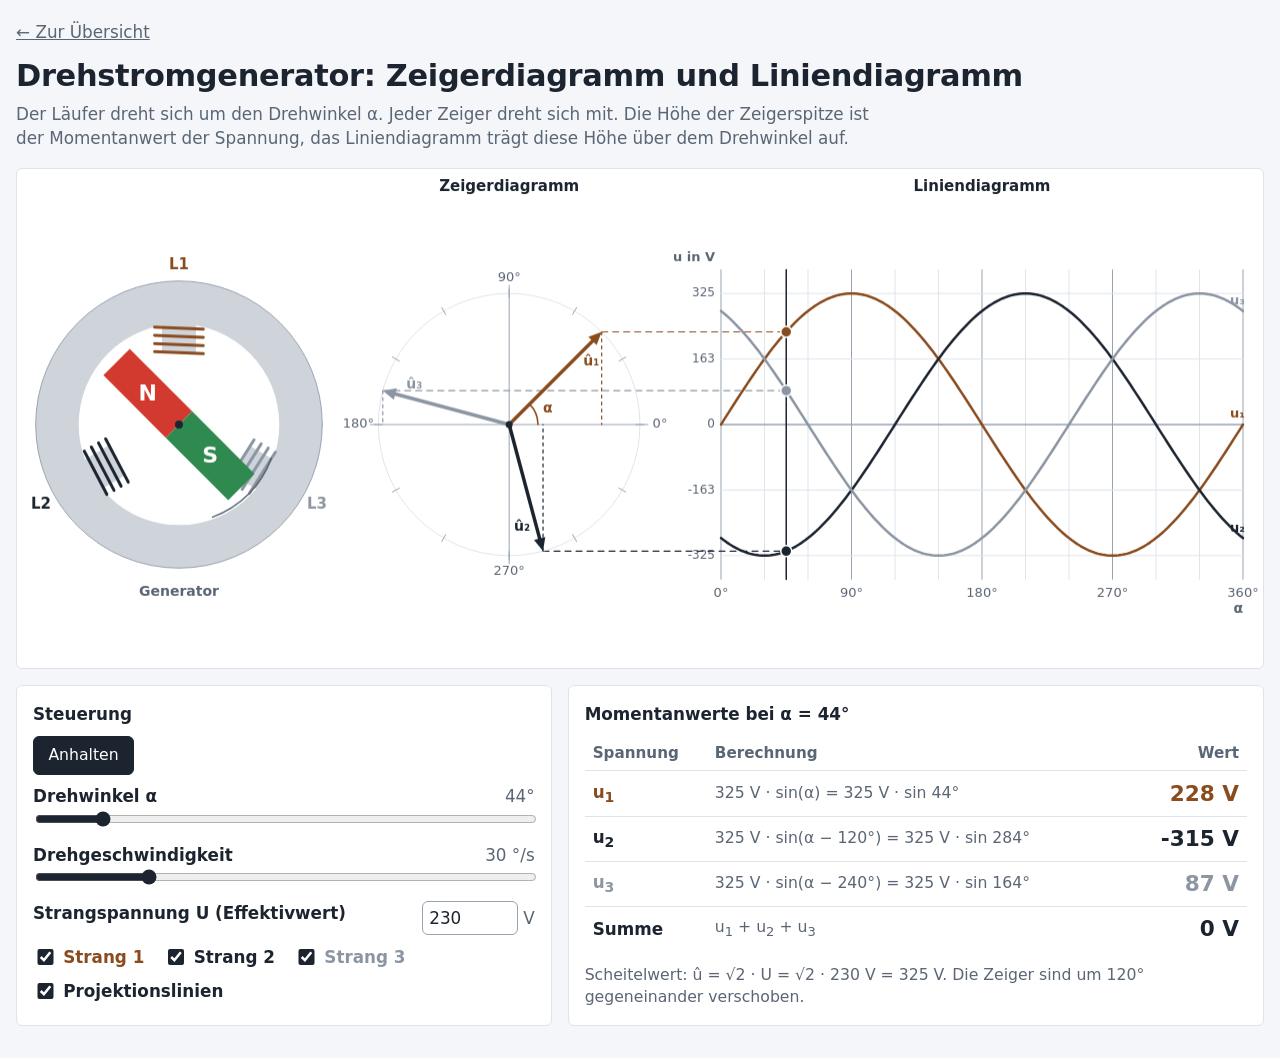
==== zeigerdiagramm/index.html @ 54a9be4c "Landingpage, Animationen Induktionsgesetz und Zeigerdiagramm Co-Authored-By: Claude Opus 5.5 <norepl" ====
<!DOCTYPE html>
<html lang="de">
<head>
<meta charset="utf-8">
<meta name="viewport" content="width=device-width, initial-scale=1, viewport-fit=cover">
<title>Drehstromgenerator – Zeiger- und Liniendiagramm</title>
<style>
:root {
  --bg: #f4f6f9; --surface: #ffffff; --ink: #1c2430; --muted: #5b6675;
  --grid: #dfe4eb; --axis: #98a3b1;
  --l1: #8a4b1f; --l2: #1c2430; --l3: #8c96a3;
  --north: #d23a2f; --south: #2f8a4f; --copper: #b8732e; --core: #cfd4db; --focus: #1f6fb2;
  box-sizing: border-box;
  padding-top: env(safe-area-inset-top, 0px);
  padding-bottom: env(safe-area-inset-bottom, 0px);
}
@media (prefers-color-scheme: dark) {
  :root:not([data-theme="light"]) {
    --bg: #12161c; --surface: #1a2029; --ink: #e6ebf1; --muted: #9aa6b4;
    --grid: #29323e; --axis: #56657a;
    --l1: #d0884f; --l2: #e6ebf1; --l3: #7f8b99;
    --north: #e5584d; --south: #45a96a; --copper: #d08a45; --core: #3a4350; --focus: #5aa6e8;
  }
}
:root[data-theme="dark"] {
  --bg: #12161c; --surface: #1a2029; --ink: #e6ebf1; --muted: #9aa6b4;
  --grid: #29323e; --axis: #56657a;
  --l1: #d0884f; --l2: #e6ebf1; --l3: #7f8b99;
  --north: #e5584d; --south: #45a96a; --copper: #d08a45; --core: #3a4350; --focus: #5aa6e8;
}
*, *::before, *::after { box-sizing: inherit; }
html { scroll-padding-top: env(safe-area-inset-top, 0px); }
body {
  margin: 0; background: var(--bg); color: var(--ink);
  font-family: system-ui, -apple-system, "Segoe UI", Roboto, "Helvetica Neue", Arial, sans-serif;
  font-size: 1.05rem; line-height: 1.45;
}
.wrap { max-width: 1280px; margin: 0 auto; padding: 1.25rem 1rem 2rem; }
h1 { font-size: 1.9rem; font-weight: 700; margin: 0 0 .25rem; letter-spacing: -.01em; }
.lead { margin: 0 0 1.1rem; color: var(--muted); max-width: 80ch; }
.panel { background: var(--surface); border: 1px solid var(--grid); border-radius: 6px; overflow: hidden; }
canvas { display: block; width: 100%; aspect-ratio: 2.5 / 1; touch-action: none; }
canvas:focus-visible, button:focus-visible, input:focus-visible { outline: 3px solid var(--focus); outline-offset: 2px; }

.below { display: grid; grid-template-columns: 1fr 1.3fr; gap: 1rem; margin-top: 1rem; }
.box { background: var(--surface); border: 1px solid var(--grid); border-radius: 6px; padding: 1rem; }
.box h2 { font-size: 1.05rem; margin: 0 0 .6rem; }
.btn { font: inherit; font-size: .98rem; border: 1px solid var(--axis); border-radius: 6px; padding: .45rem .9rem; background: transparent; color: var(--ink); cursor: pointer; }
.btn.primary { background: var(--ink); color: var(--surface); border-color: var(--ink); }
.field { margin: .6rem 0; }
.field label { display: flex; justify-content: space-between; gap: 1rem; font-weight: 600; }
.field label span { font-weight: 400; color: var(--muted); font-variant-numeric: tabular-nums; }
input[type="range"] { width: 100%; accent-color: var(--ink); }
input[type="number"] { font: inherit; width: 6rem; padding: .25rem .4rem; border: 1px solid var(--axis); border-radius: 6px; background: var(--surface); color: var(--ink); }
.row { display: flex; flex-wrap: wrap; gap: .4rem 1.2rem; align-items: center; margin-top: .6rem; }
.check { display: inline-flex; gap: .4rem; align-items: center; font-weight: 600; cursor: pointer; }
.check input { accent-color: var(--ink); width: 1.05rem; height: 1.05rem; }
.l1 { color: var(--l1); } .l2 { color: var(--l2); } .l3 { color: var(--l3); }

table { border-collapse: collapse; width: 100%; font-variant-numeric: tabular-nums; }
th, td { text-align: left; padding: .4rem .5rem; border-bottom: 1px solid var(--grid); }
th { font-weight: 600; color: var(--muted); font-size: .95rem; }
td.num { text-align: right; font-size: 1.35rem; font-weight: 700; width: 9rem; }
td.calc { color: var(--muted); font-size: .98rem; }
tr.sum td { border-bottom: 0; }
.note { margin: .8rem 0 0; color: var(--muted); font-size: .98rem; }

@media (max-width: 760px) {
  canvas { aspect-ratio: 1 / 1.1; }
  .below { grid-template-columns: 1fr; }
  h1 { font-size: 1.6rem; }
  td.num { width: 7rem; font-size: 1.2rem; }
}
</style>
</head>
<body>
<div class="wrap">
  <p style="margin:0 0 .6rem"><a href="../" style="color:var(--muted)">← Zur Übersicht</a></p>
  <h1>Drehstromgenerator: Zeigerdiagramm und Liniendiagramm</h1>
  <p class="lead">Der Läufer dreht sich um den Drehwinkel α. Jeder Zeiger dreht sich mit. Die Höhe der Zeigerspitze ist der Momentanwert der Spannung, das Liniendiagramm trägt diese Höhe über dem Drehwinkel auf.</p>

  <div class="panel"><canvas id="cv" tabindex="0" aria-label="Generator, Zeigerdiagramm und Liniendiagramm. Im Zeigerdiagramm ziehen oder mit Pfeiltasten den Drehwinkel verstellen."></canvas></div>

  <div class="below">
    <div class="box">
      <h2>Steuerung</h2>
      <button id="run" class="btn primary">Anhalten</button>
      <div class="field">
        <label for="alpha">Drehwinkel α <span id="alphaOut"></span></label>
        <input id="alpha" type="range" min="0" max="359" step="1" value="0">
      </div>
      <div class="field">
        <label for="speed">Drehgeschwindigkeit <span id="speedOut"></span></label>
        <input id="speed" type="range" min="5" max="120" step="5" value="30">
      </div>
      <div class="field">
        <label for="ueff">Strangspannung U (Effektivwert) <span><input id="ueff" type="number" min="1" max="1000" step="1" value="230"> V</span></label>
      </div>
      <div class="row">
        <label class="check l1"><input type="checkbox" id="s1" checked> Strang 1</label>
        <label class="check l2"><input type="checkbox" id="s2" checked> Strang 2</label>
        <label class="check l3"><input type="checkbox" id="s3" checked> Strang 3</label>
      </div>
      <div class="row">
        <label class="check"><input type="checkbox" id="proj" checked> Projektionslinien</label>
      </div>
    </div>

    <div class="box">
      <h2>Momentanwerte bei α = <span id="aHead">0°</span></h2>
      <table>
        <thead><tr><th>Spannung</th><th>Berechnung</th><th style="text-align:right">Wert</th></tr></thead>
        <tbody>
          <tr><td class="l1"><b>u<sub>1</sub></b></td><td class="calc" id="c1"></td><td class="num l1" id="v1"></td></tr>
          <tr><td class="l2"><b>u<sub>2</sub></b></td><td class="calc" id="c2"></td><td class="num l2" id="v2"></td></tr>
          <tr><td class="l3"><b>u<sub>3</sub></b></td><td class="calc" id="c3"></td><td class="num l3" id="v3"></td></tr>
          <tr class="sum"><td><b>Summe</b></td><td class="calc">u<sub>1</sub> + u<sub>2</sub> + u<sub>3</sub></td><td class="num" id="vs"></td></tr>
        </tbody>
      </table>
      <p class="note" id="uhat"></p>
    </div>
  </div>
</div>

<script>
(function () {
  const reduced = window.matchMedia && window.matchMedia("(prefers-reduced-motion: reduce)").matches;
  const cv = document.getElementById("cv");
  const ctx = cv.getContext("2d");
  const $ = id => document.getElementById(id);
  const FONT = 'system-ui, -apple-system, \"Segoe UI\", Roboto, \"Helvetica Neue\", Arial, sans-serif';
  const RAD = Math.PI / 180;
  const SHIFT = [0, 120, 240];

  const s = { alpha: 0, running: !reduced, speed: 30, U: 230, show: [true, true, true], proj: true, dragging: false };
  let G = {};

  const css = n => getComputedStyle(document.documentElement).getPropertyValue(n).trim();
  const fmt = (v, d) => {
    if (Math.abs(v) < 0.5 * Math.pow(10, -d)) v = 0;
    return v.toLocaleString("de-DE", { minimumFractionDigits: d, maximumFractionDigits: d });
  };
  const uhat = () => s.U * Math.SQRT2;
  const uk = (k, a) => uhat() * Math.sin((a - SHIFT[k]) * RAD);
  const norm = a => ((a % 360) + 360) % 360;
  const colors = () => [css("--l1"), css("--l2"), css("--l3")];

  function fit() {
    const r = cv.getBoundingClientRect(), dpr = window.devicePixelRatio || 1;
    cv.width = Math.max(1, Math.round(r.width * dpr));
    cv.height = Math.max(1, Math.round(r.height * dpr));
    ctx.setTransform(dpr, 0, 0, dpr, 0, 0);
  }
  if ("ResizeObserver" in window) new ResizeObserver(fit).observe(cv);
  window.addEventListener("resize", fit);
  fit();

  function layout(w, h) {
    if (w >= 700) {
      const cy = h / 2 + 6;
      const R = Math.min(w * 0.105, h * 0.36);
      return { wide: true, w, h,
        gen: { cx: w * 0.13, cy, r: Math.min(w * 0.115, h * 0.4) },
        z: { cx: w * 0.395, cy, R },
        plot: { left: w * 0.565, right: w - 20, cy, R } };
    }
    const topH = h * 0.5;
    const R = Math.min(w * 0.19, topH * 0.36);
    return { wide: false, w, h,
      gen: { cx: w * 0.26, cy: topH / 2 + 6, r: Math.min(w * 0.21, topH * 0.4) },
      z: { cx: w * 0.74, cy: topH / 2 + 6, R },
      plot: { left: 52, right: w - 14, cy: topH + (h - topH) / 2 - 4, R: (h - topH) * 0.36 } };
  }

  // ---------- Bedienung ----------
  function setAlpha(a) { s.alpha = norm(a); }
  $("run").addEventListener("click", () => { s.running = !s.running; syncRun(); });
  function syncRun() { $("run").textContent = s.running ? "Anhalten" : "Starten"; }
  $("alpha").addEventListener("input", e => { s.running = false; syncRun(); setAlpha(+e.target.value); });
  $("speed").addEventListener("input", e => { s.speed = +e.target.value; labels(); });
  $("ueff").addEventListener("input", e => { const v = parseFloat(e.target.value); if (v > 0) s.U = v; labels(); });
  [1, 2, 3].forEach(k => $("s" + k).addEventListener("change", e => { s.show[k - 1] = e.target.checked; }));
  $("proj").addEventListener("change", e => { s.proj = e.target.checked; });
  function labels() {
    $("speedOut").textContent = s.speed + " °/s";
    $("uhat").innerHTML = "Scheitelwert: û = √2 · U = √2 · " + fmt(s.U, 0) + " V = " + fmt(uhat(), 0) + " V. "
      + "Die Zeiger sind um 120° gegeneinander verschoben.";
  }

  function angleAt(e) {
    const r = cv.getBoundingClientRect();
    const x = e.clientX - r.left - G.z.cx, y = e.clientY - r.top - G.z.cy;
    return { a: Math.atan2(-y, x) / RAD, d: Math.hypot(x, y) };
  }
  cv.addEventListener("pointerdown", e => {
    const p = angleAt(e);
    if (p.d > G.z.R * 1.35) return;
    s.dragging = true; s.running = false; syncRun();
    setAlpha(p.a); cv.setPointerCapture(e.pointerId);
  });
  cv.addEventListener("pointermove", e => { if (s.dragging) setAlpha(angleAt(e).a); });
  const end = () => { s.dragging = false; };
  cv.addEventListener("pointerup", end); cv.addEventListener("pointercancel", end);
  cv.addEventListener("keydown", e => {
    const st = e.shiftKey ? 1 : 15;
    if (e.key === "ArrowRight" || e.key === "ArrowUp") { setAlpha(s.alpha + st); s.running = false; syncRun(); e.preventDefault(); }
    if (e.key === "ArrowLeft" || e.key === "ArrowDown") { setAlpha(s.alpha - st); s.running = false; syncRun(); e.preventDefault(); }
    if (e.key === " ") { s.running = !s.running; syncRun(); e.preventDefault(); }
  });

  // ---------- Zeichenhilfen ----------
  function arrow(x0, y0, x1, y1, color, width) {
    const ang = Math.atan2(y1 - y0, x1 - x0), len = Math.hypot(x1 - x0, y1 - y0);
    const hs = Math.min(13, len * 0.25);
    ctx.strokeStyle = color; ctx.fillStyle = color; ctx.lineWidth = width; ctx.lineCap = "round";
    ctx.beginPath(); ctx.moveTo(x0, y0);
    ctx.lineTo(x1 - Math.cos(ang) * hs * 0.7, y1 - Math.sin(ang) * hs * 0.7); ctx.stroke();
    ctx.save(); ctx.translate(x1, y1); ctx.rotate(ang);
    ctx.beginPath(); ctx.moveTo(0, 0); ctx.lineTo(-hs, -hs * 0.45); ctx.lineTo(-hs, hs * 0.45); ctx.closePath(); ctx.fill();
    ctx.restore();
  }
  function text(t, x, y, color, size, weight, align, base) {
    ctx.fillStyle = color; ctx.font = (weight || "400") + " " + (size || 13) + "px " + FONT;
    ctx.textAlign = align || "center"; ctx.textBaseline = base || "middle"; ctx.fillText(t, x, y);
  }

  // ---------- Generator ----------
  function drawGenerator(C) {
    const { cx, cy, r } = G.gen;
    const ri = r * 0.7;
    // Ständer
    ctx.fillStyle = css("--core");
    ctx.beginPath(); ctx.arc(cx, cy, r, 0, 2 * Math.PI); ctx.arc(cx, cy, ri, 0, 2 * Math.PI, true); ctx.fill();
    ctx.strokeStyle = css("--axis"); ctx.lineWidth = 1;
    ctx.beginPath(); ctx.arc(cx, cy, r, 0, 2 * Math.PI); ctx.stroke();
    // Spulen bei 90°, 210°, 330°
    [90, 210, 330].forEach((deg, k) => {
      const a = deg * RAD;
      ctx.save();
      ctx.translate(cx + Math.cos(a) * ri, cy - Math.sin(a) * ri);
      ctx.rotate(-a + Math.PI / 2);          // lokale y-Achse zeigt zur Mitte
      const pw = r * 0.34, ph = r * 0.2;
      ctx.fillStyle = css("--core");
      ctx.fillRect(-pw * 0.35, -2, pw * 0.7, ph + 2);
      ctx.strokeStyle = s.show[k] ? C[k] : css("--copper");
      ctx.lineWidth = 3;
      for (let i = 0; i < 4; i++) {
        const y = 3 + i * (ph - 4) / 3;
        ctx.beginPath(); ctx.moveTo(-pw / 2, y); ctx.lineTo(pw / 2, y + 2); ctx.stroke();
      }
      ctx.restore();
      const lx = cx + Math.cos(a) * (r + 16), ly = cy - Math.sin(a) * (r + 16);
      text("L" + (k + 1), lx, ly, C[k], 15, "700");
    });
    // Läufer: N-Pol zeigt bei α = 0 auf Spule 1 (oben)
    const phi = (90 + s.alpha) * RAD;
    const L = ri * 0.88, T = r * 0.26;
    ctx.save();
    ctx.translate(cx, cy); ctx.rotate(-phi);
    ctx.fillStyle = css("--north"); ctx.fillRect(0, -T / 2, L, T);
    ctx.fillStyle = css("--south"); ctx.fillRect(-L, -T / 2, L, T);
    ctx.fillStyle = "#ffffff"; ctx.font = "700 " + Math.round(T * 0.6) + "px " + FONT;
    ctx.textAlign = "center"; ctx.textBaseline = "middle";
    ctx.save(); ctx.translate(L / 2, 0); ctx.rotate(phi); ctx.fillText("N", 0, 1); ctx.restore();
    ctx.save(); ctx.translate(-L / 2, 0); ctx.rotate(phi); ctx.fillText("S", 0, 1); ctx.restore();
    ctx.restore();
    ctx.fillStyle = css("--ink"); ctx.beginPath(); ctx.arc(cx, cy, 4, 0, 2 * Math.PI); ctx.fill();
    // Drehrichtung
    ctx.strokeStyle = css("--muted"); ctx.lineWidth = 1.5;
    ctx.beginPath(); ctx.arc(cx, cy, ri * 0.98, 20 * RAD, 70 * RAD, false); ctx.stroke();
    text("Generator", cx, cy + r + 24, css("--muted"), 14, "600");
  }

  // ---------- Zeigerdiagramm ----------
  function drawPhasors(C) {
    const { cx, cy, R } = G.z;
    const muted = css("--muted"), grid = css("--grid"), axis = css("--axis");
    ctx.strokeStyle = grid; ctx.lineWidth = 1;
    ctx.beginPath(); ctx.arc(cx, cy, R, 0, 2 * Math.PI); ctx.stroke();
    ctx.strokeStyle = axis;
    ctx.beginPath(); ctx.moveTo(cx - R - 8, cy); ctx.lineTo(cx + R + 8, cy); ctx.moveTo(cx, cy - R - 8); ctx.lineTo(cx, cy + R + 8); ctx.stroke();
    for (let d = 0; d < 360; d += 30) {
      const a = d * RAD;
      ctx.strokeStyle = axis;
      ctx.beginPath(); ctx.moveTo(cx + Math.cos(a) * (R - 4), cy - Math.sin(a) * (R - 4)); ctx.lineTo(cx + Math.cos(a) * (R + 4), cy - Math.sin(a) * (R + 4)); ctx.stroke();
      if (d % 90 === 0) text(d + "°", cx + Math.cos(a) * (R + 20), cy - Math.sin(a) * (R + 16), muted, 13, "400");
    }
    text("Zeigerdiagramm", cx, G.wide ? 18 : 14, css("--ink"), 15, "600");
    // Winkel α
    if (s.alpha > 1) {
      ctx.strokeStyle = C[0]; ctx.lineWidth = 1.5;
      ctx.beginPath(); ctx.arc(cx, cy, R * 0.22, 0, -s.alpha * RAD, true); ctx.stroke();
      const m = s.alpha / 2 * RAD;
      text("α", cx + Math.cos(m) * R * 0.32, cy - Math.sin(m) * R * 0.32, C[0], 14, "700");
    }
    for (let k = 2; k >= 0; k--) {
      if (!s.show[k]) continue;
      const a = (s.alpha - SHIFT[k]) * RAD;
      const x = cx + Math.cos(a) * R, y = cy - Math.sin(a) * R;
      arrow(cx, cy, x, y, C[k], 3.5);
      text("û" + ["₁", "₂", "₃"][k], cx + Math.cos(a) * (R * 0.78) + 14 * Math.sin(a), cy - Math.sin(a) * (R * 0.78) + 14 * Math.cos(a), C[k], 14, "700");
      // senkrechte Projektion: Höhe = Momentanwert
      ctx.strokeStyle = C[k]; ctx.lineWidth = 1.2; ctx.setLineDash([3, 4]);
      ctx.beginPath(); ctx.moveTo(x, y); ctx.lineTo(x, cy); ctx.stroke(); ctx.setLineDash([]);
    }
    ctx.fillStyle = css("--ink"); ctx.beginPath(); ctx.arc(cx, cy, 3.5, 0, 2 * Math.PI); ctx.fill();
  }

  // ---------- Liniendiagramm ----------
  function drawPlot(C) {
    const { left, right, cy, R } = G.plot;
    const pw = right - left, top = cy - R * 1.18, bot = cy + R * 1.18;
    const muted = css("--muted"), grid = css("--grid"), axis = css("--axis");
    const xAt = a => left + a / 360 * pw;
    const yAt = u => cy - u / uhat() * R;
    ctx.lineWidth = 1;
    for (let d = 0; d <= 360; d += 30) {
      ctx.strokeStyle = d % 90 === 0 ? axis : grid;
      ctx.beginPath(); ctx.moveTo(xAt(d), top); ctx.lineTo(xAt(d), bot); ctx.stroke();
      if (d % 90 === 0) text(d + "°", xAt(d), bot + 14, muted, 13);
    }
    [-1, -0.5, 0, 0.5, 1].forEach(f => {
      const y = cy - f * R;
      ctx.strokeStyle = f === 0 ? axis : grid; ctx.lineWidth = f === 0 ? 1.5 : 1;
      ctx.beginPath(); ctx.moveTo(left, y); ctx.lineTo(right, y); ctx.stroke();
      text(fmt(f * uhat(), 0), left - 6, y, muted, 12, "400", "right");
    });
    text("u in V", left - 6, top - 12, muted, 13, "600", "right");
    text("α", right, bot + 30, muted, 14, "700", "right");
    text("Liniendiagramm", left + pw / 2, G.wide ? 18 : top - 14, css("--ink"), 15, "600");

    for (let k = 0; k < 3; k++) {
      if (!s.show[k]) continue;
      ctx.strokeStyle = C[k]; ctx.lineWidth = 2.5; ctx.lineJoin = "round";
      ctx.beginPath();
      for (let a = 0; a <= 360; a += 2) { const x = xAt(a), y = yAt(uk(k, a)); a ? ctx.lineTo(x, y) : ctx.moveTo(x, y); }
      ctx.stroke();
      text("u" + ["₁", "₂", "₃"][k], right + 2, yAt(uk(k, 360)) - 10, C[k], 13, "700", "right");
    }
    // Cursor beim aktuellen Winkel
    const xa = xAt(s.alpha);
    ctx.strokeStyle = css("--ink"); ctx.lineWidth = 1.5;
    ctx.beginPath(); ctx.moveTo(xa, top); ctx.lineTo(xa, bot); ctx.stroke();
    for (let k = 0; k < 3; k++) {
      if (!s.show[k]) continue;
      const y = yAt(uk(k, s.alpha));
      if (s.proj && G.wide) {
        const a = (s.alpha - SHIFT[k]) * RAD;
        const zx = G.z.cx + Math.cos(a) * G.z.R, zy = G.z.cy - Math.sin(a) * G.z.R;
        ctx.strokeStyle = C[k]; ctx.lineWidth = 1.2; ctx.setLineDash([6, 5]);
        ctx.beginPath(); ctx.moveTo(zx, zy); ctx.lineTo(xa, y); ctx.stroke(); ctx.setLineDash([]);
      }
      ctx.fillStyle = C[k]; ctx.beginPath(); ctx.arc(xa, y, 5.5, 0, 2 * Math.PI); ctx.fill();
      ctx.strokeStyle = css("--surface"); ctx.lineWidth = 1.5; ctx.stroke();
    }
  }

  // ---------- Momentanwerte ----------
  let lastText = 0;
  function updateValues() {
    const a = Math.round(s.alpha);
    $("alphaOut").textContent = a + "°";
    $("aHead").textContent = a + "°";
    if (document.activeElement !== $("alpha")) $("alpha").value = a % 360;
    const parts = ["α", "α − 120°", "α − 240°"];
    let sum = 0;
    for (let k = 0; k < 3; k++) {
      const v = uk(k, s.alpha); sum += v;
      const arg = norm(s.alpha - SHIFT[k]);
      $("c" + (k + 1)).textContent = fmt(uhat(), 0) + " V · sin(" + parts[k] + ") = " + fmt(uhat(), 0) + " V · sin " + Math.round(arg) + "°";
      $("v" + (k + 1)).textContent = fmt(v, 0) + " V";
    }
    $("vs").textContent = fmt(sum, 0) + " V";
  }

  // ---------- Schleife ----------
  let last = null;
  function loop(ts) {
    if (last === null) last = ts;
    const dt = Math.min((ts - last) / 1000, 0.05); last = ts;
    if (s.running) setAlpha(s.alpha + s.speed * dt);
    const w = cv.clientWidth, h = cv.clientHeight;
    G = layout(w, h);
    ctx.clearRect(0, 0, w, h);
    const C = colors();
    drawPlot(C);
    drawGenerator(C);
    drawPhasors(C);
    if (ts - lastText > 80) { lastText = ts; updateValues(); }
    requestAnimationFrame(loop);
  }
  syncRun(); labels(); updateValues();
  requestAnimationFrame(loop);
})();
</script>
</body>
</html>
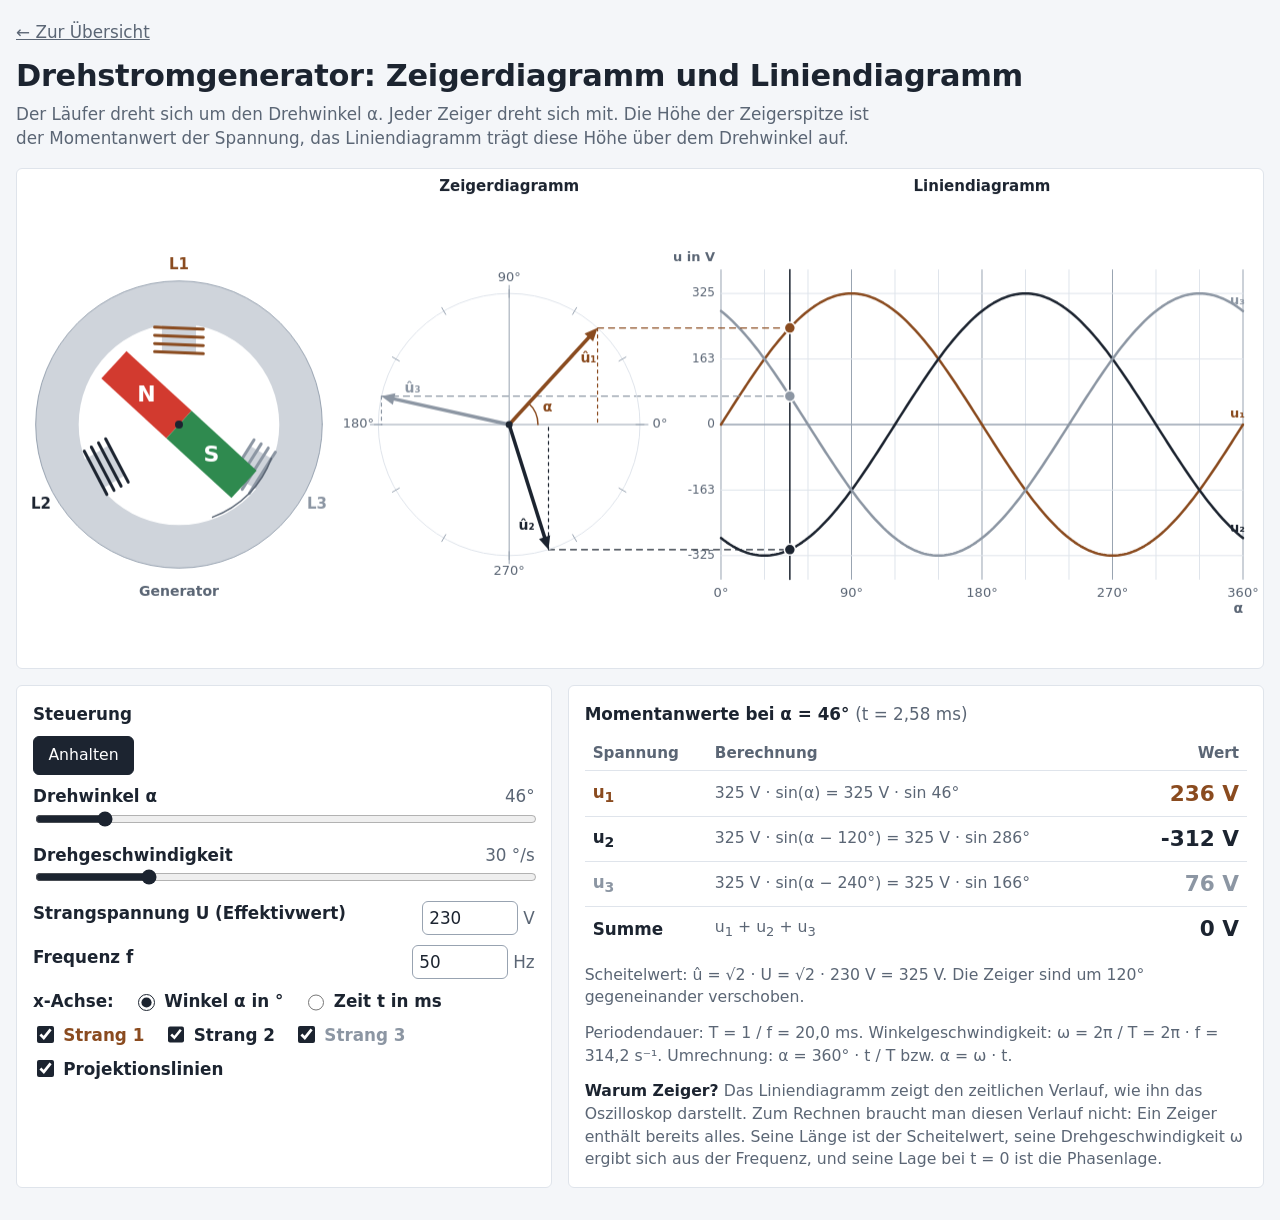
==== commit 2b6c724c: "Zeigerdiagramm: Zeitachse in ms, Frequenz und Winkelgeschwindigkeit Co-Authored-By: Claude Opus 5.5 " ====
--- a/zeigerdiagramm/index.html
+++ b/zeigerdiagramm/index.html
@@ -96,6 +96,14 @@
       <div class="field">
         <label for="ueff">Strangspannung U (Effektivwert) <span><input id="ueff" type="number" min="1" max="1000" step="1" value="230"> V</span></label>
       </div>
+      <div class="field">
+        <label for="freq">Frequenz f <span><input id="freq" type="number" min="1" max="1000" step="1" value="50"> Hz</span></label>
+      </div>
+      <div class="row">
+        <span style="font-weight:600">x-Achse:</span>
+        <label class="check"><input type="radio" name="xax" value="deg" checked> Winkel α in °</label>
+        <label class="check"><input type="radio" name="xax" value="ms"> Zeit t in ms</label>
+      </div>
       <div class="row">
         <label class="check l1"><input type="checkbox" id="s1" checked> Strang 1</label>
         <label class="check l2"><input type="checkbox" id="s2" checked> Strang 2</label>
@@ -107,7 +115,7 @@
     </div>
 
     <div class="box">
-      <h2>Momentanwerte bei α = <span id="aHead">0°</span></h2>
+      <h2>Momentanwerte bei α = <span id="aHead">0°</span> <span style="font-weight:400;color:var(--muted)">(t = <span id="tHead">0</span> ms)</span></h2>
       <table>
         <thead><tr><th>Spannung</th><th>Berechnung</th><th style="text-align:right">Wert</th></tr></thead>
         <tbody>
@@ -118,6 +126,8 @@
         </tbody>
       </table>
       <p class="note" id="uhat"></p>
+      <p class="note" id="omega"></p>
+      <p class="note"><b style="color:var(--ink)">Warum Zeiger?</b> Das Liniendiagramm zeigt den zeitlichen Verlauf, wie ihn das Oszilloskop darstellt. Zum Rechnen braucht man diesen Verlauf nicht: Ein Zeiger enthält bereits alles. Seine Länge ist der Scheitelwert, seine Drehgeschwindigkeit ω ergibt sich aus der Frequenz, und seine Lage bei t = 0 ist die Phasenlage.</p>
     </div>
   </div>
 </div>
@@ -128,11 +138,11 @@
   const cv = document.getElementById("cv");
   const ctx = cv.getContext("2d");
   const $ = id => document.getElementById(id);
-  const FONT = 'system-ui, -apple-system, \"Segoe UI\", Roboto, \"Helvetica Neue\", Arial, sans-serif';
+  const FONT = "system-ui, -apple-system, Segoe UI, Roboto, Helvetica Neue, Arial, sans-serif";
   const RAD = Math.PI / 180;
   const SHIFT = [0, 120, 240];
 
-  const s = { alpha: 0, running: !reduced, speed: 30, U: 230, show: [true, true, true], proj: true, dragging: false };
+  const s = { alpha: 0, running: !reduced, speed: 30, U: 230, show: [true, true, true], proj: true, dragging: false, f: 50, xax: "deg" };
   let G = {};
 
   const css = n => getComputedStyle(document.documentElement).getPropertyValue(n).trim();
@@ -181,8 +191,15 @@
   $("ueff").addEventListener("input", e => { const v = parseFloat(e.target.value); if (v > 0) s.U = v; labels(); });
   [1, 2, 3].forEach(k => $("s" + k).addEventListener("change", e => { s.show[k - 1] = e.target.checked; }));
   $("proj").addEventListener("change", e => { s.proj = e.target.checked; });
+  $("freq").addEventListener("input", e => { const v = parseFloat(e.target.value); if (v > 0) s.f = v; labels(); });
+  document.querySelectorAll('input[name="xax"]').forEach(r => r.addEventListener("change", e => { s.xax = e.target.value; }));
+  const Tms = () => 1000 / s.f;
   function labels() {
     $("speedOut").textContent = s.speed + " °/s";
+    const T = Tms();
+    $("omega").innerHTML = "Periodendauer: T = 1 / f = " + fmt(T, T < 10 ? 2 : 1) + " ms. "
+      + "Winkelgeschwindigkeit: ω = 2π / T = 2π · f = " + fmt(2 * Math.PI * s.f, 1) + " s⁻¹. "
+      + "Umrechnung: α = 360° · t / T bzw. α = ω · t.";
     $("uhat").innerHTML = "Scheitelwert: û = √2 · U = √2 · " + fmt(s.U, 0) + " V = " + fmt(uhat(), 0) + " V. "
       + "Die Zeiger sind um 120° gegeneinander verschoben.";
   }
@@ -317,7 +334,10 @@
     for (let d = 0; d <= 360; d += 30) {
       ctx.strokeStyle = d % 90 === 0 ? axis : grid;
       ctx.beginPath(); ctx.moveTo(xAt(d), top); ctx.lineTo(xAt(d), bot); ctx.stroke();
-      if (d % 90 === 0) text(d + "°", xAt(d), bot + 14, muted, 13);
+      if (d % 90 === 0) {
+        const T = Tms(), v = d / 360 * T;
+        text(s.xax === "ms" ? fmt(v, (Math.round(v * 10) / 10) % 1 ? 1 : 0) : d + "°", xAt(d), bot + 14, muted, 13);
+      }
     }
     [-1, -0.5, 0, 0.5, 1].forEach(f => {
       const y = cy - f * R;
@@ -326,7 +346,7 @@
       text(fmt(f * uhat(), 0), left - 6, y, muted, 12, "400", "right");
     });
     text("u in V", left - 6, top - 12, muted, 13, "600", "right");
-    text("α", right, bot + 30, muted, 14, "700", "right");
+    text(s.xax === "ms" ? "t in ms" : "α", right, bot + 30, muted, 14, "700", "right");
     text("Liniendiagramm", left + pw / 2, G.wide ? 18 : top - 14, css("--ink"), 15, "600");
 
     for (let k = 0; k < 3; k++) {
@@ -361,6 +381,8 @@
     const a = Math.round(s.alpha);
     $("alphaOut").textContent = a + "°";
     $("aHead").textContent = a + "°";
+    const tt = s.alpha / 360 * Tms();
+    $("tHead").textContent = fmt(tt, 2);
     if (document.activeElement !== $("alpha")) $("alpha").value = a % 360;
     const parts = ["α", "α − 120°", "α − 240°"];
     let sum = 0;
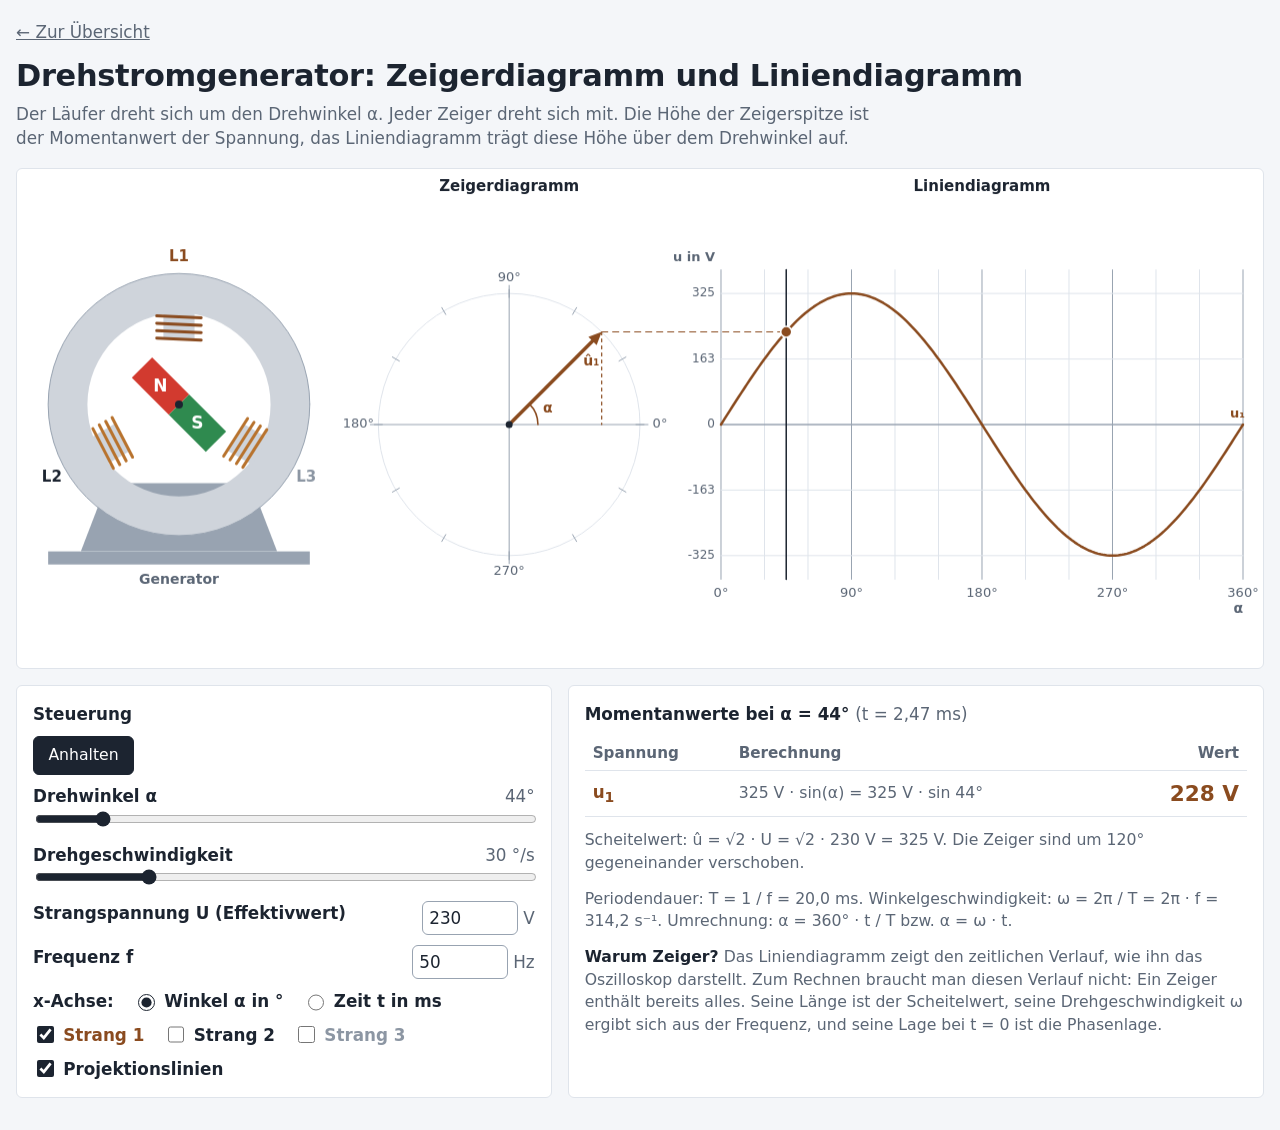
==== commit 756cbbcf: "Zeigerdiagramm: Generator mit Halter und Luftspalt, Start mit einer Phase Co-Authored-By: Claude Opu" ====
--- a/zeigerdiagramm/index.html
+++ b/zeigerdiagramm/index.html
@@ -106,8 +106,8 @@
       </div>
       <div class="row">
         <label class="check l1"><input type="checkbox" id="s1" checked> Strang 1</label>
-        <label class="check l2"><input type="checkbox" id="s2" checked> Strang 2</label>
-        <label class="check l3"><input type="checkbox" id="s3" checked> Strang 3</label>
+        <label class="check l2"><input type="checkbox" id="s2"> Strang 2</label>
+        <label class="check l3"><input type="checkbox" id="s3"> Strang 3</label>
       </div>
       <div class="row">
         <label class="check"><input type="checkbox" id="proj" checked> Projektionslinien</label>
@@ -142,7 +142,7 @@
   const RAD = Math.PI / 180;
   const SHIFT = [0, 120, 240];
 
-  const s = { alpha: 0, running: !reduced, speed: 30, U: 230, show: [true, true, true], proj: true, dragging: false, f: 50, xax: "deg" };
+  const s = { alpha: 0, running: !reduced, speed: 30, U: 230, show: [true, false, false], proj: true, dragging: false, f: 50, xax: "deg" };
   let G = {};
 
   const css = n => getComputedStyle(document.documentElement).getPropertyValue(n).trim();
@@ -170,14 +170,14 @@
       const cy = h / 2 + 6;
       const R = Math.min(w * 0.105, h * 0.36);
       return { wide: true, w, h,
-        gen: { cx: w * 0.13, cy, r: Math.min(w * 0.115, h * 0.4) },
+        gen: { cx: w * 0.13, cy: cy - h * 0.04, r: Math.min(w * 0.105, h * 0.33) },
         z: { cx: w * 0.395, cy, R },
         plot: { left: w * 0.565, right: w - 20, cy, R } };
     }
     const topH = h * 0.5;
     const R = Math.min(w * 0.19, topH * 0.36);
     return { wide: false, w, h,
-      gen: { cx: w * 0.26, cy: topH / 2 + 6, r: Math.min(w * 0.21, topH * 0.4) },
+      gen: { cx: w * 0.26, cy: topH / 2 - 4, r: Math.min(w * 0.19, topH * 0.33) },
       z: { cx: w * 0.74, cy: topH / 2 + 6, R },
       plot: { left: 52, right: w - 14, cy: topH + (h - topH) / 2 - 4, R: (h - topH) * 0.36 } };
   }
@@ -189,7 +189,12 @@
   $("alpha").addEventListener("input", e => { s.running = false; syncRun(); setAlpha(+e.target.value); });
   $("speed").addEventListener("input", e => { s.speed = +e.target.value; labels(); });
   $("ueff").addEventListener("input", e => { const v = parseFloat(e.target.value); if (v > 0) s.U = v; labels(); });
-  [1, 2, 3].forEach(k => $("s" + k).addEventListener("change", e => { s.show[k - 1] = e.target.checked; }));
+  function syncRows() {
+    [1, 2, 3].forEach(k => { $("v" + k).closest("tr").hidden = !s.show[k - 1]; });
+    $("vs").closest("tr").hidden = !(s.show[0] && s.show[1] && s.show[2]);
+  }
+  [1, 2, 3].forEach(k => $("s" + k).addEventListener("change", e => { s.show[k - 1] = e.target.checked; syncRows(); }));
+  syncRows();
   $("proj").addEventListener("change", e => { s.proj = e.target.checked; });
   $("freq").addEventListener("input", e => { const v = parseFloat(e.target.value); if (v > 0) s.f = v; labels(); });
   document.querySelectorAll('input[name="xax"]').forEach(r => r.addEventListener("change", e => { s.xax = e.target.value; }));
@@ -245,6 +250,12 @@
   function drawGenerator(C) {
     const { cx, cy, r } = G.gen;
     const ri = r * 0.7;
+    // Halter (Fuß mit Grundplatte)
+    ctx.fillStyle = css("--axis");
+    ctx.beginPath();
+    ctx.moveTo(cx - r * 0.55, cy + r * 0.6); ctx.lineTo(cx + r * 0.55, cy + r * 0.6);
+    ctx.lineTo(cx + r * 0.75, cy + r * 1.12); ctx.lineTo(cx - r * 0.75, cy + r * 1.12); ctx.closePath(); ctx.fill();
+    ctx.fillRect(cx - r * 1.0, cy + r * 1.12, r * 2.0, r * 0.1);
     // Ständer
     ctx.fillStyle = css("--core");
     ctx.beginPath(); ctx.arc(cx, cy, r, 0, 2 * Math.PI); ctx.arc(cx, cy, ri, 0, 2 * Math.PI, true); ctx.fill();
@@ -271,7 +282,7 @@
     });
     // Läufer: N-Pol zeigt bei α = 0 auf Spule 1 (oben)
     const phi = (90 + s.alpha) * RAD;
-    const L = ri * 0.88, T = r * 0.26;
+    const L = r * 0.4, T = r * 0.22;   // Luftspalt zu den Polschuhen (innen bei 0,5 r)
     ctx.save();
     ctx.translate(cx, cy); ctx.rotate(-phi);
     ctx.fillStyle = css("--north"); ctx.fillRect(0, -T / 2, L, T);
@@ -282,10 +293,7 @@
     ctx.save(); ctx.translate(-L / 2, 0); ctx.rotate(phi); ctx.fillText("S", 0, 1); ctx.restore();
     ctx.restore();
     ctx.fillStyle = css("--ink"); ctx.beginPath(); ctx.arc(cx, cy, 4, 0, 2 * Math.PI); ctx.fill();
-    // Drehrichtung
-    ctx.strokeStyle = css("--muted"); ctx.lineWidth = 1.5;
-    ctx.beginPath(); ctx.arc(cx, cy, ri * 0.98, 20 * RAD, 70 * RAD, false); ctx.stroke();
-    text("Generator", cx, cy + r + 24, css("--muted"), 14, "600");
+    text("Generator", cx, cy + r * 1.22 + 16, css("--muted"), 14, "600");
   }
 
   // ---------- Zeigerdiagramm ----------
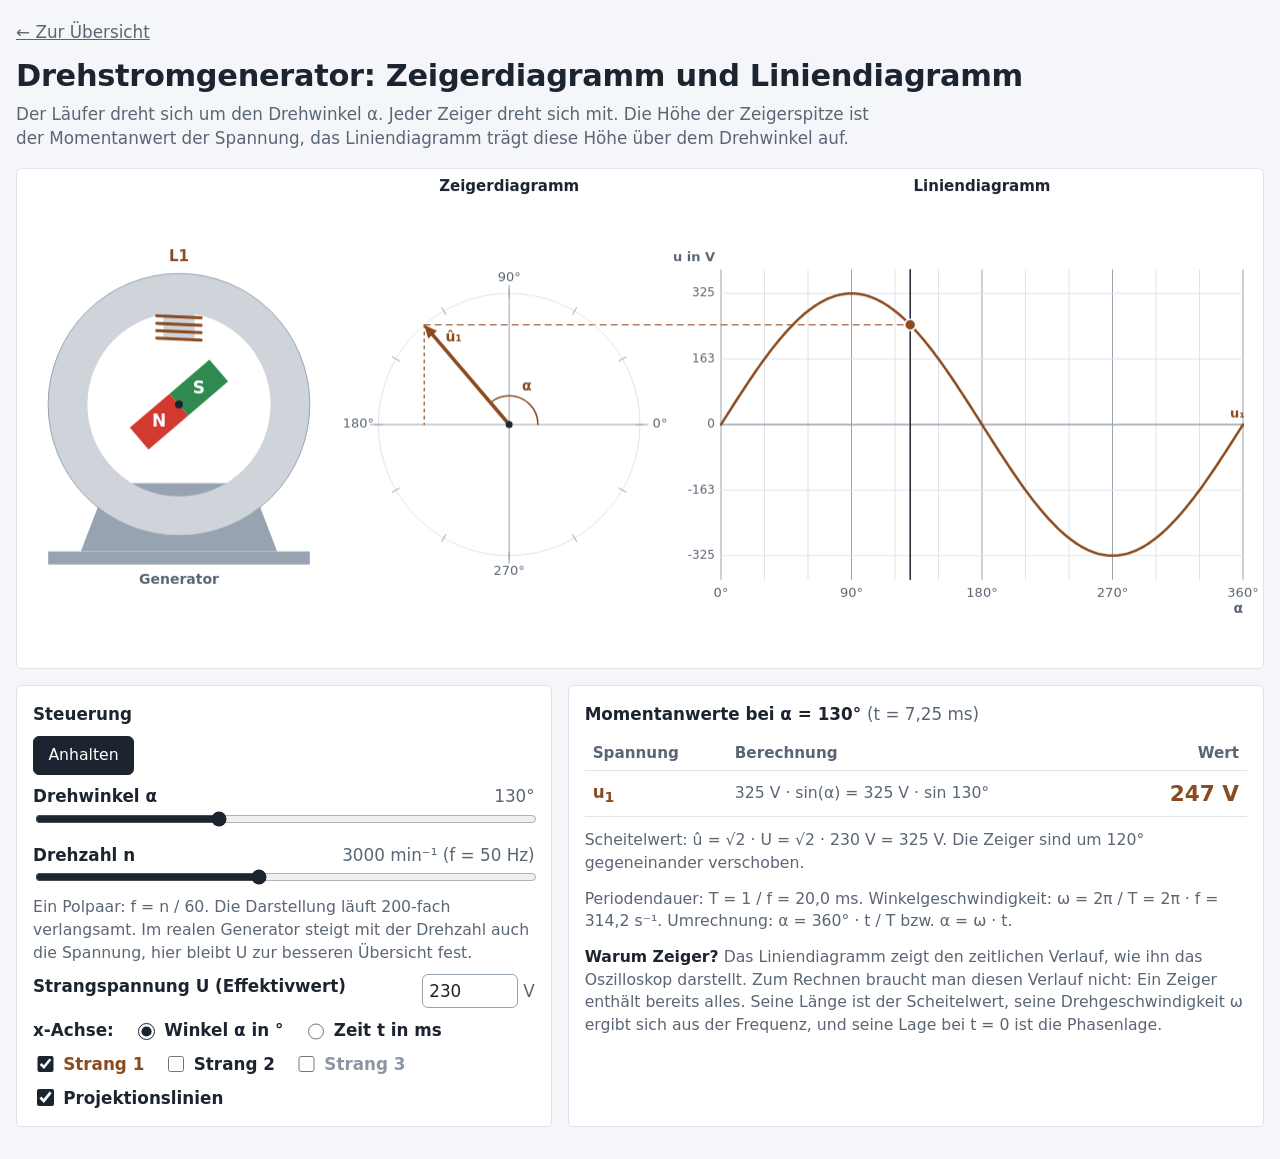
==== commit 221c1c94: "Zeigerdiagramm: Drehzahl bestimmt Frequenz, unbenutzte Spulen ausgeblendet Co-Authored-By: Claude Op" ====
--- a/zeigerdiagramm/index.html
+++ b/zeigerdiagramm/index.html
@@ -90,14 +90,12 @@
         <input id="alpha" type="range" min="0" max="359" step="1" value="0">
       </div>
       <div class="field">
-        <label for="speed">Drehgeschwindigkeit <span id="speedOut"></span></label>
-        <input id="speed" type="range" min="5" max="120" step="5" value="30">
+        <label for="speed">Drehzahl n <span id="speedOut"></span></label>
+        <input id="speed" type="range" min="600" max="6000" step="300" value="3000">
+        <p class="note" style="margin:.3rem 0 0">Ein Polpaar: f = n / 60. Die Darstellung läuft 200-fach verlangsamt. Im realen Generator steigt mit der Drehzahl auch die Spannung, hier bleibt U zur besseren Übersicht fest.</p>
       </div>
       <div class="field">
         <label for="ueff">Strangspannung U (Effektivwert) <span><input id="ueff" type="number" min="1" max="1000" step="1" value="230"> V</span></label>
-      </div>
-      <div class="field">
-        <label for="freq">Frequenz f <span><input id="freq" type="number" min="1" max="1000" step="1" value="50"> Hz</span></label>
       </div>
       <div class="row">
         <span style="font-weight:600">x-Achse:</span>
@@ -141,8 +139,9 @@
   const FONT = "system-ui, -apple-system, Segoe UI, Roboto, Helvetica Neue, Arial, sans-serif";
   const RAD = Math.PI / 180;
   const SHIFT = [0, 120, 240];
-
-  const s = { alpha: 0, running: !reduced, speed: 30, U: 230, show: [true, false, false], proj: true, dragging: false, f: 50, xax: "deg" };
+  const SLOW = 200;   // Zeitlupenfaktor der Darstellung
+
+  const s = { alpha: 0, running: !reduced, n: 3000, U: 230, show: [true, false, false], proj: true, dragging: false, f: 50, xax: "deg" };
   let G = {};
 
   const css = n => getComputedStyle(document.documentElement).getPropertyValue(n).trim();
@@ -187,7 +186,7 @@
   $("run").addEventListener("click", () => { s.running = !s.running; syncRun(); });
   function syncRun() { $("run").textContent = s.running ? "Anhalten" : "Starten"; }
   $("alpha").addEventListener("input", e => { s.running = false; syncRun(); setAlpha(+e.target.value); });
-  $("speed").addEventListener("input", e => { s.speed = +e.target.value; labels(); });
+  $("speed").addEventListener("input", e => { s.n = +e.target.value; s.f = s.n / 60; labels(); });
   $("ueff").addEventListener("input", e => { const v = parseFloat(e.target.value); if (v > 0) s.U = v; labels(); });
   function syncRows() {
     [1, 2, 3].forEach(k => { $("v" + k).closest("tr").hidden = !s.show[k - 1]; });
@@ -196,11 +195,10 @@
   [1, 2, 3].forEach(k => $("s" + k).addEventListener("change", e => { s.show[k - 1] = e.target.checked; syncRows(); }));
   syncRows();
   $("proj").addEventListener("change", e => { s.proj = e.target.checked; });
-  $("freq").addEventListener("input", e => { const v = parseFloat(e.target.value); if (v > 0) s.f = v; labels(); });
   document.querySelectorAll('input[name="xax"]').forEach(r => r.addEventListener("change", e => { s.xax = e.target.value; }));
   const Tms = () => 1000 / s.f;
   function labels() {
-    $("speedOut").textContent = s.speed + " °/s";
+    $("speedOut").textContent = s.n + " min⁻¹ (f = " + fmt(s.f, 0) + " Hz)";
     const T = Tms();
     $("omega").innerHTML = "Periodendauer: T = 1 / f = " + fmt(T, T < 10 ? 2 : 1) + " ms. "
       + "Winkelgeschwindigkeit: ω = 2π / T = 2π · f = " + fmt(2 * Math.PI * s.f, 1) + " s⁻¹. "
@@ -263,6 +261,7 @@
     ctx.beginPath(); ctx.arc(cx, cy, r, 0, 2 * Math.PI); ctx.stroke();
     // Spulen bei 90°, 210°, 330°
     [90, 210, 330].forEach((deg, k) => {
+      if (!s.show[k]) return;   // nicht benutzte Spulen ausblenden
       const a = deg * RAD;
       ctx.save();
       ctx.translate(cx + Math.cos(a) * ri, cy - Math.sin(a) * ri);
@@ -408,7 +407,7 @@
   function loop(ts) {
     if (last === null) last = ts;
     const dt = Math.min((ts - last) / 1000, 0.05); last = ts;
-    if (s.running) setAlpha(s.alpha + s.speed * dt);
+    if (s.running) setAlpha(s.alpha + 360 * s.f / SLOW * dt);
     const w = cv.clientWidth, h = cv.clientHeight;
     G = layout(w, h);
     ctx.clearRect(0, 0, w, h);
